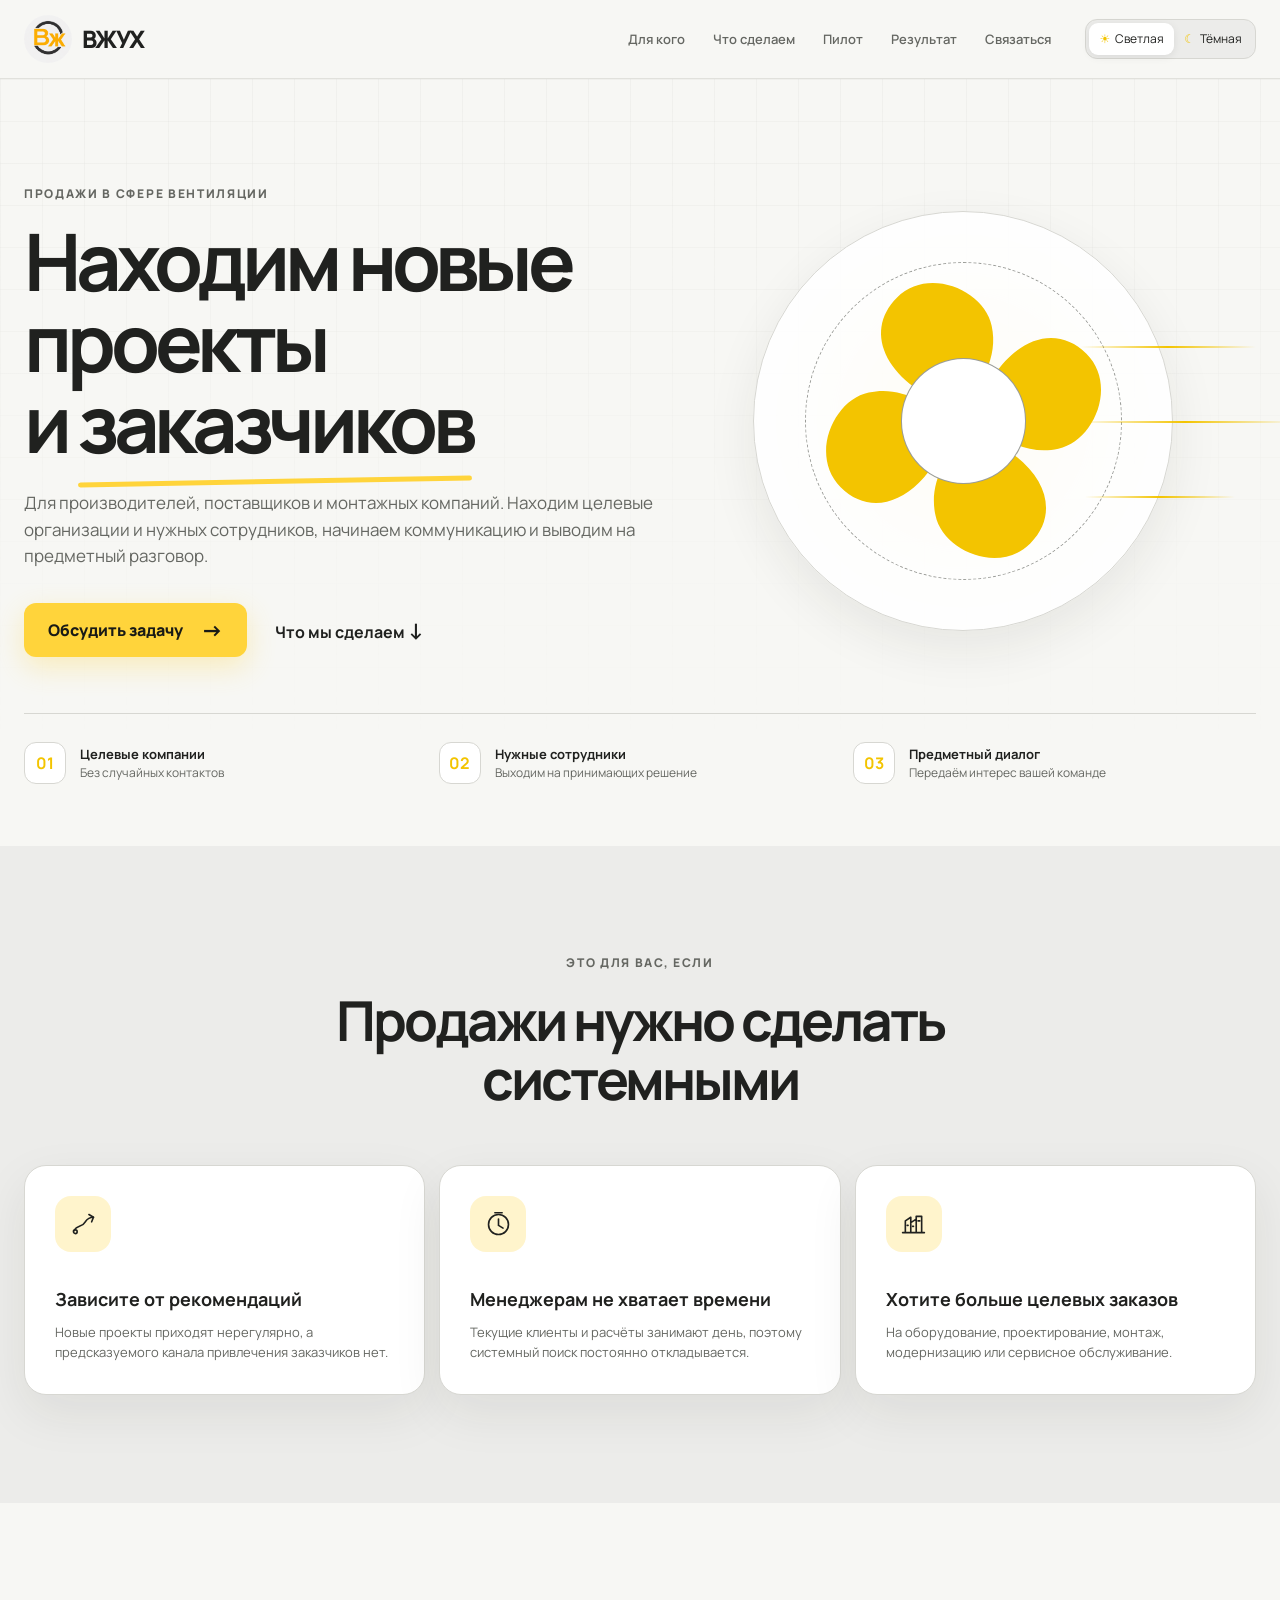
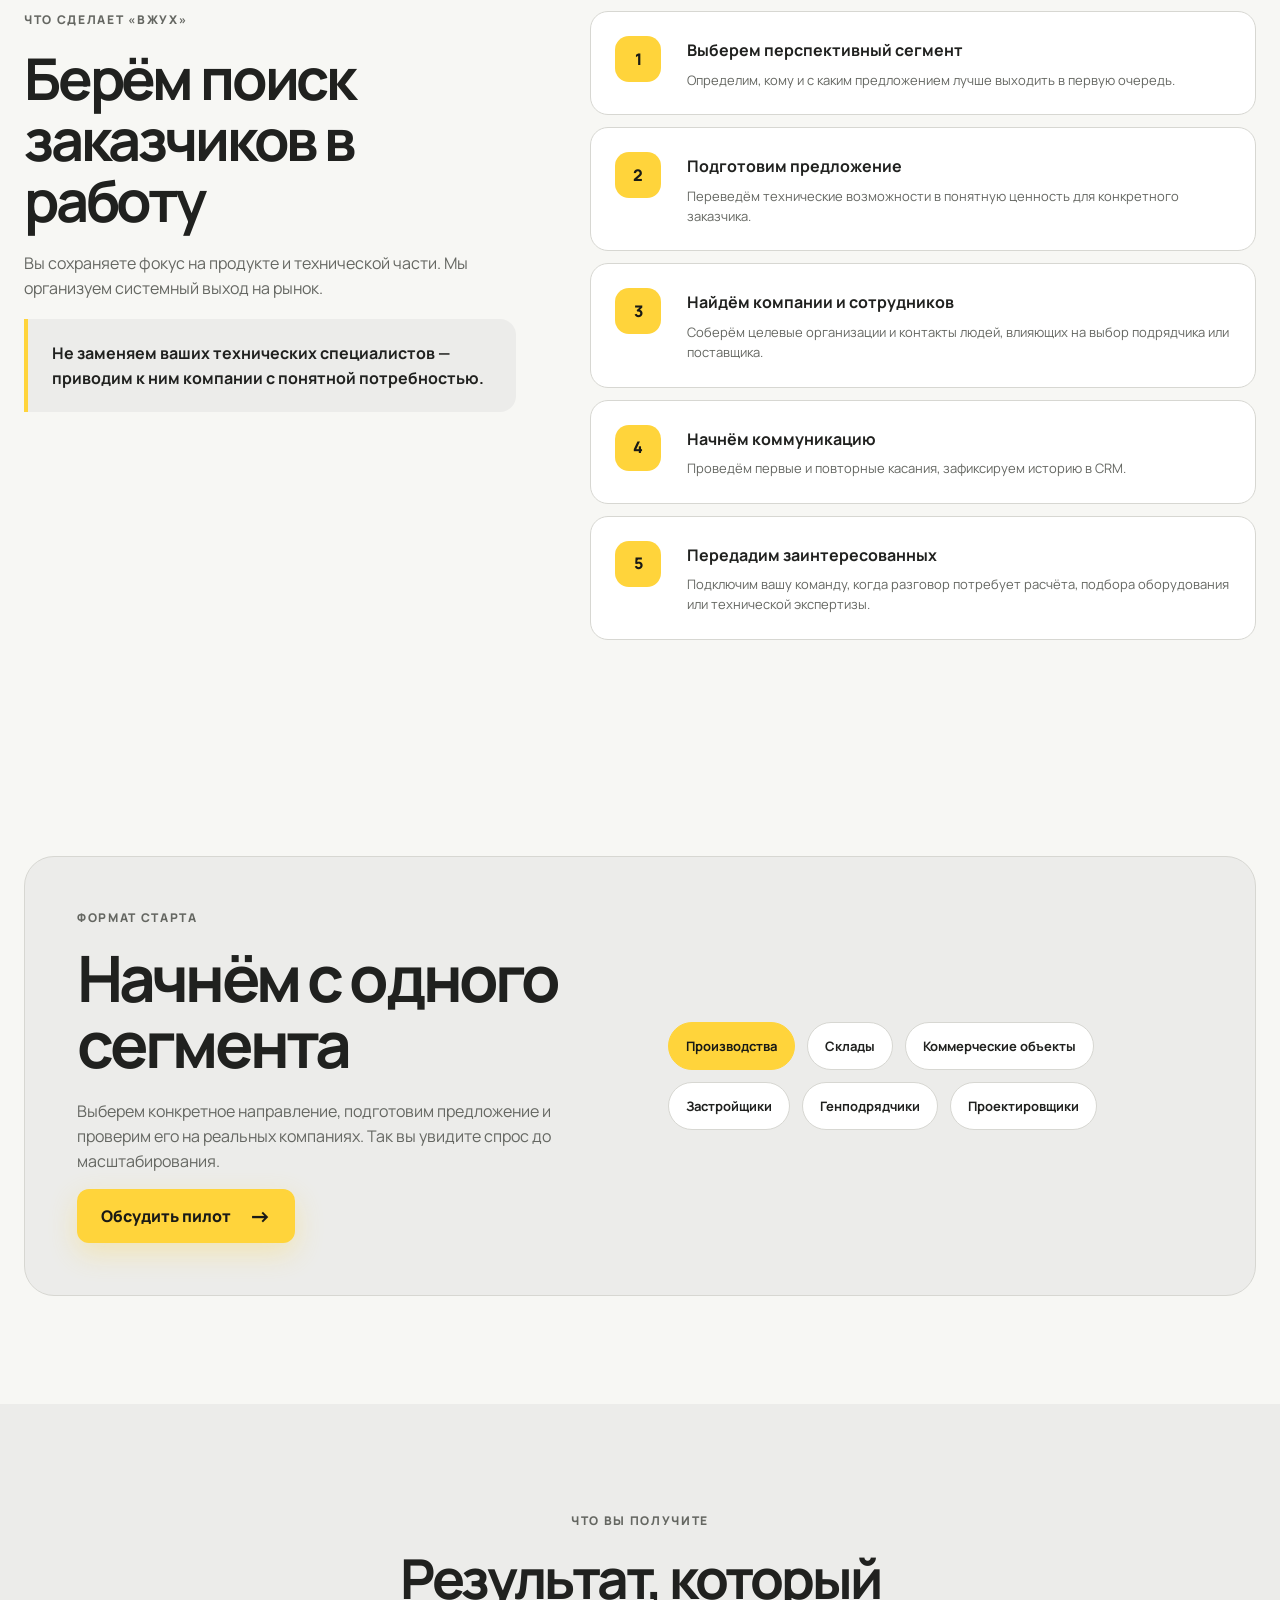
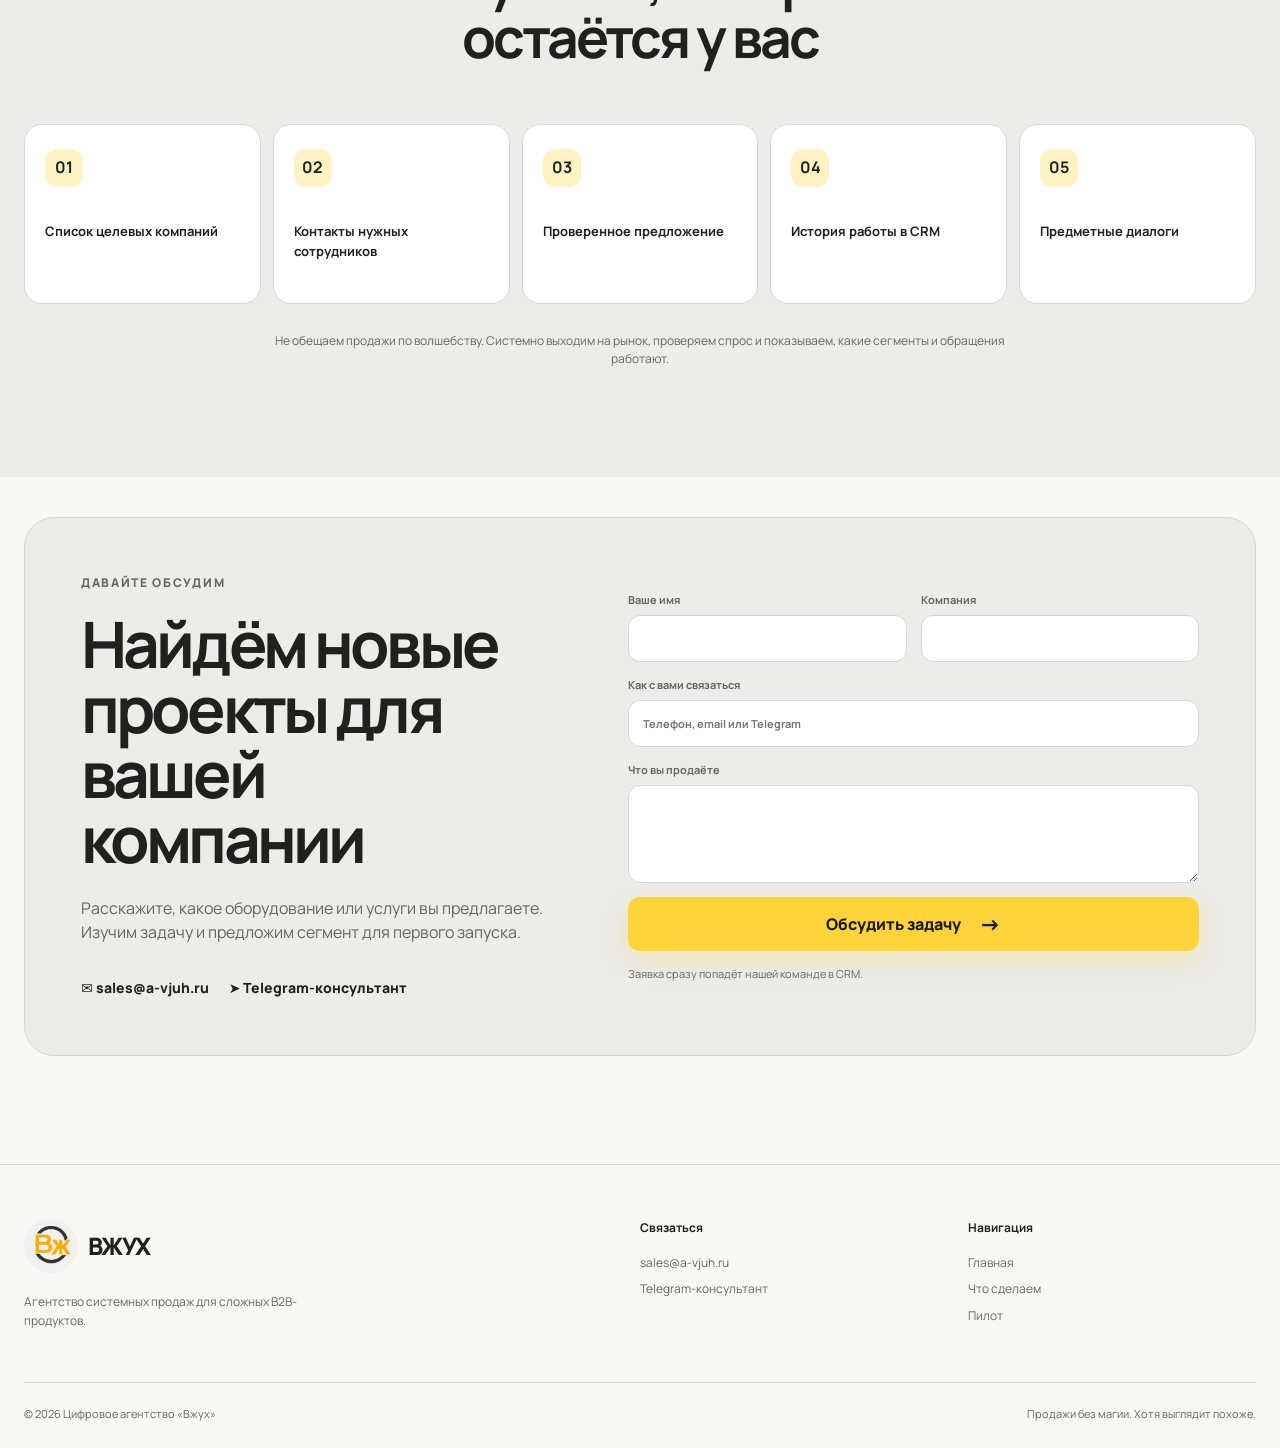
==== industries/ventilation/index.html @ d8105395 "feat: add ventilation industry landing page" ====
<!doctype html>
<html lang="ru" data-theme="light">
<head>
  <meta charset="UTF-8">
  <meta name="viewport" content="width=device-width, initial-scale=1.0">
  <meta name="description" content="Помогаем производителям, поставщикам и монтажным компаниям в сфере вентиляции находить новых заказчиков и выходить на предметные переговоры.">
  <meta name="robots" content="index, follow, max-image-preview:large">
  <meta name="theme-color" content="#f7f7f4">
  <link rel="icon" type="image/png" href="/assets/logo-vjuh.png">
  <link rel="canonical" href="https://a-vjuh.ru/industries/ventilation/">
  <meta property="og:type" content="website"><meta property="og:locale" content="ru_RU">
  <meta property="og:url" content="https://a-vjuh.ru/industries/ventilation/"><meta property="og:site_name" content="Цифровое агентство «Вжух»">
  <meta property="og:title" content="Продажи для компаний в сфере вентиляции — «Вжух»">
  <meta property="og:description" content="Находим целевые компании и принимающих решение сотрудников, проверяем предложение и организуем предметные диалоги.">
  <meta property="og:image" content="https://a-vjuh.ru/assets/logo-vjuh.png">
  <title>Новые заказчики для компаний в сфере вентиляции — «Вжух»</title>
  <link rel="preconnect" href="https://fonts.googleapis.com">
  <link rel="preconnect" href="https://fonts.gstatic.com" crossorigin>
  <link href="https://fonts.googleapis.com/css2?family=Manrope:wght@400;500;600;700;800&display=swap" rel="stylesheet">
  <link rel="stylesheet" href="../../styles.css">
  <link rel="stylesheet" href="../../logo.css">
  <link rel="stylesheet" href="../../industry.css">
  <style>.form-honeypot{position:absolute!important;left:-9999px!important;width:1px!important;height:1px!important;opacity:0!important}.form-success{color:#24843b}.form-error{color:#c53b32}.button:disabled{cursor:wait;opacity:.72;transform:none}</style>
  <script>document.documentElement.dataset.theme=localStorage.getItem('vjuh-theme')||'light';</script>
</head>
<body>
  <a class="skip-link" href="#main">К содержанию</a>
  <header class="site-header">
    <div class="container header-inner">
      <a class="logo logo-brand" href="/" aria-label="Вжух — на главную"><img src="../../assets/logo-vjuh.png" alt="" width="48" height="48"><span>ВЖУХ</span></a>
      <nav class="desktop-nav" aria-label="Навигация по странице"><a href="#fit">Для кого</a><a href="#work">Что сделаем</a><a href="#pilot">Пилот</a><a href="#result">Результат</a><a href="#contacts">Связаться</a></nav>
      <div class="header-actions">
        <div class="theme-switch" role="group" aria-label="Цветовая тема">
          <button type="button" data-set-theme="light" aria-pressed="true"><span>☀</span><span class="theme-label">Светлая</span></button>
          <button type="button" data-set-theme="dark" aria-pressed="false"><span>☾</span><span class="theme-label">Тёмная</span></button>
        </div>
        <button class="menu-toggle" type="button" aria-expanded="false" aria-controls="mobile-nav" aria-label="Открыть меню"><span></span><span></span></button>
      </div>
    </div>
    <nav class="mobile-nav" id="mobile-nav" aria-label="Мобильная навигация" hidden><a href="#fit">Для кого</a><a href="#work">Что сделаем</a><a href="#pilot">Пилот</a><a href="#result">Результат</a><a href="#contacts">Связаться</a></nav>
  </header>

  <main id="main">
    <section class="industry-hero" id="top">
      <div class="hero-grid" aria-hidden="true"></div>
      <div class="container hero-inner">
        <div class="hero-copy reveal">
          <p class="eyebrow">Продажи в сфере вентиляции</p>
          <h1>Находим новые проекты<br>и <span>заказчиков</span></h1>
          <p class="hero-text">Для производителей, поставщиков и монтажных компаний. Находим целевые организации и нужных сотрудников, начинаем коммуникацию и выводим на предметный разговор.</p>
          <div class="hero-buttons"><a class="button button-primary" href="#contacts">Обсудить задачу <span>→</span></a><a class="text-link" href="#work">Что мы сделаем <span>↓</span></a></div>
        </div>
        <div class="industry-visual reveal" aria-hidden="true">
          <div class="fan-mark">
            <svg viewBox="0 0 100 100"><g fill="currentColor"><path d="M49 47C28 40 21 25 31 15c9-9 25-2 27 8 2 9-3 17-9 24Z"/><path d="M53 49c7-21 22-28 32-18 9 9 2 25-8 27-9 2-17-3-24-9Z"/><path d="M51 53c21 7 28 22 18 32-9 9-25 2-27-8-2-9 3-17 9-24Z"/><path d="M47 51c-7 21-22 28-32 18-9-9-2-25 8-27 9-2 17 3 24 9Z"/></g><circle cx="50" cy="50" r="7" fill="var(--surface)" stroke="currentColor" stroke-width="2"/></svg>
            <i class="air-line"></i><i class="air-line"></i><i class="air-line"></i>
          </div>
        </div>
      </div>
      <div class="container proof-strip industry-proof reveal"><div><b>01</b><span><strong>Целевые компании</strong>Без случайных контактов</span></div><div><b>02</b><span><strong>Нужные сотрудники</strong>Выходим на принимающих решение</span></div><div><b>03</b><span><strong>Предметный диалог</strong>Передаём интерес вашей команде</span></div></div>
    </section>

    <section class="section section-tinted" id="fit">
      <div class="container">
        <div class="section-heading reveal"><p class="eyebrow">Это для вас, если</p><h2>Продажи нужно сделать<br>системными</h2></div>
        <div class="recognition-grid">
          <article class="recognition-card reveal"><span class="thematic-icon"><svg viewBox="0 0 32 32"><path d="M5 23c5-8 9-3 13-10 2-3 5-5 9-5"/><path d="m22 5 5 3-2 5"/><circle cx="7" cy="24" r="2"/></svg></span><h3>Зависите от рекомендаций</h3><p>Новые проекты приходят нерегулярно, а предсказуемого канала привлечения заказчиков нет.</p></article>
          <article class="recognition-card reveal"><span class="thematic-icon"><svg viewBox="0 0 32 32"><circle cx="16" cy="16" r="11"/><path d="M16 10v7l5 3"/><path d="M12 3h8"/></svg></span><h3>Менеджерам не хватает времени</h3><p>Текущие клиенты и расчёты занимают день, поэтому системный поиск постоянно откладывается.</p></article>
          <article class="recognition-card reveal"><span class="thematic-icon"><svg viewBox="0 0 32 32"><path d="M4 25h24M7 25V12l6-4v17M13 25V14l6-4v15M19 25V7h6v18"/><path d="M9 17h1M15 18h1M21 12h2"/></svg></span><h3>Хотите больше целевых заказов</h3><p>На оборудование, проектирование, монтаж, модернизацию или сервисное обслуживание.</p></article>
        </div>
      </div>
    </section>

    <section class="section" id="work">
      <div class="container work-panel">
        <div class="work-copy reveal"><p class="eyebrow">Что сделает «Вжух»</p><h2>Берём поиск заказчиков в работу</h2><p>Вы сохраняете фокус на продукте и технической части. Мы организуем системный выход на рынок.</p><div class="handoff-note">Не заменяем ваших технических специалистов — приводим к ним компании с понятной потребностью.</div></div>
        <div class="work-list">
          <article class="work-step reveal"><span>1</span><div><h3>Выберем перспективный сегмент</h3><p>Определим, кому и с каким предложением лучше выходить в первую очередь.</p></div></article>
          <article class="work-step reveal"><span>2</span><div><h3>Подготовим предложение</h3><p>Переведём технические возможности в понятную ценность для конкретного заказчика.</p></div></article>
          <article class="work-step reveal"><span>3</span><div><h3>Найдём компании и сотрудников</h3><p>Соберём целевые организации и контакты людей, влияющих на выбор подрядчика или поставщика.</p></div></article>
          <article class="work-step reveal"><span>4</span><div><h3>Начнём коммуникацию</h3><p>Проведём первые и повторные касания, зафиксируем историю в CRM.</p></div></article>
          <article class="work-step reveal"><span>5</span><div><h3>Передадим заинтересованных</h3><p>Подключим вашу команду, когда разговор потребует расчёта, подбора оборудования или технической экспертизы.</p></div></article>
        </div>
      </div>
    </section>

    <section class="section" id="pilot">
      <div class="container"><div class="industry-pilot reveal"><div><p class="eyebrow">Формат старта</p><h2>Начнём с одного сегмента</h2><p>Выберем конкретное направление, подготовим предложение и проверим его на реальных компаниях. Так вы увидите спрос до масштабирования.</p><a class="button button-primary" href="#contacts">Обсудить пилот <span>→</span></a></div><div class="segment-cloud" aria-label="Примеры сегментов"><span>Производства</span><span>Склады</span><span>Коммерческие объекты</span><span>Застройщики</span><span>Генподрядчики</span><span>Проектировщики</span></div></div></div>
    </section>

    <section class="section section-tinted" id="result">
      <div class="container"><div class="section-heading reveal"><p class="eyebrow">Что вы получите</p><h2>Результат, который<br>остаётся у вас</h2></div><div class="result-grid"><article class="result-card reveal"><b>01</b><p>Список целевых компаний</p></article><article class="result-card reveal"><b>02</b><p>Контакты нужных сотрудников</p></article><article class="result-card reveal"><b>03</b><p>Проверенное предложение</p></article><article class="result-card reveal"><b>04</b><p>История работы в CRM</p></article><article class="result-card reveal"><b>05</b><p>Предметные диалоги</p></article></div><p class="result-disclaimer reveal">Не обещаем продажи по волшебству. Системно выходим на рынок, проверяем спрос и показываем, какие сегменты и обращения работают.</p></div>
    </section>

    <section class="section contact-section" id="contacts">
      <div class="container"><div class="contact-panel reveal"><div class="contact-copy"><p class="eyebrow">Давайте обсудим</p><h2>Найдём новые проекты для вашей компании</h2><p>Расскажите, какое оборудование или услуги вы предлагаете. Изучим задачу и предложим сегмент для первого запуска.</p><div class="direct-contacts"><a href="mailto:sales@a-vjuh.ru">✉ sales@a-vjuh.ru</a><a href="https://t.me/vzjuh_bot" target="_blank" rel="noopener">➤ Telegram-консультант</a></div></div><form id="contact-form"><input class="form-honeypot" name="website" tabindex="-1" autocomplete="off" aria-hidden="true"><input type="hidden" name="source" value="Лендинг: вентиляция"><div class="form-row"><label>Ваше имя<input name="name" autocomplete="name" required></label><label>Компания<input name="company" autocomplete="organization"></label></div><label>Как с вами связаться<input name="contact" autocomplete="email" placeholder="Телефон, email или Telegram" required></label><label>Что вы продаёте<textarea name="message" rows="4" required></textarea></label><button class="button button-primary" type="submit">Обсудить задачу <span>→</span></button><p class="form-note" id="form-status" role="status" aria-live="polite">Заявка сразу попадёт нашей команде в CRM.</p></form></div></div>
    </section>
  </main>

  <footer><div class="container footer-inner"><div><a class="logo logo-brand" href="/"><img src="../../assets/logo-vjuh.png" alt="" width="54" height="54"><span>ВЖУХ</span></a><p>Агентство системных продаж для сложных B2B-продуктов.</p></div><div><b>Связаться</b><a href="mailto:sales@a-vjuh.ru">sales@a-vjuh.ru</a><a href="https://t.me/vzjuh_bot" target="_blank" rel="noopener">Telegram-консультант</a></div><div><b>Навигация</b><a href="/">Главная</a><a href="#work">Что сделаем</a><a href="#pilot">Пилот</a></div></div><div class="container copyright"><span>© 2026 Цифровое агентство «Вжух»</span><span>Продажи без магии. Хотя выглядит похоже.</span></div></footer>
  <script src="../../script.js"></script>
</body>
</html>
---- styles.css ----
:root{--bg:#f7f7f4;--surface:#fff;--surface-2:#ececea;--surface-3:#e3e3df;--text:#20211f;--muted:#656762;--line:#d7d7d2;--accent:#ffd43b;--accent-strong:#f3c400;--header:rgba(247,247,244,.82);--shadow:0 18px 50px rgba(32,33,31,.08);--radius:22px;--max:1240px;color-scheme:light}
html[data-theme="dark"]{--bg:#171816;--surface:#20211f;--surface-2:#292a27;--surface-3:#31322e;--text:#f2f1eb;--muted:#aaaBA5;--line:#3b3c37;--accent:#ffd43b;--accent-strong:#e9c100;--header:rgba(23,24,22,.84);--shadow:0 22px 60px rgba(0,0,0,.2);color-scheme:dark}
*{box-sizing:border-box}html{scroll-behavior:smooth;scroll-padding-top:92px}body{margin:0;background:var(--bg);color:var(--text);font-family:Manrope,system-ui,sans-serif;line-height:1.55;transition:background .3s,color .3s}a{color:inherit;text-decoration:none}button,input,textarea{font:inherit}button{color:inherit}.container{width:min(calc(100% - 48px),var(--max));margin-inline:auto}.skip-link{position:fixed;left:16px;top:-100px;z-index:99;background:var(--accent);color:#181914;padding:10px 16px;border-radius:10px}.skip-link:focus{top:16px}.site-header{position:sticky;top:0;z-index:30;background:var(--header);border-bottom:1px solid color-mix(in srgb,var(--line),transparent 30%);backdrop-filter:blur(18px)}.header-inner{height:78px;display:flex;align-items:center;gap:34px}.logo{font-size:24px;font-weight:800;letter-spacing:-.06em}.logo span{color:var(--accent-strong);font-size:.8em}.desktop-nav{margin-left:auto;display:flex;gap:28px}.desktop-nav a,.mobile-nav a{font-size:13px;font-weight:600;color:var(--muted);transition:color .2s}.desktop-nav a:hover{color:var(--text)}.header-actions{display:flex;align-items:center;gap:12px}.theme-switch{display:flex;padding:3px;background:var(--surface-2);border:1px solid var(--line);border-radius:12px}.theme-switch button{border:0;background:transparent;border-radius:9px;padding:7px 10px;font-size:12px;cursor:pointer}.theme-switch button[aria-pressed="true"]{background:var(--surface);box-shadow:0 2px 8px rgba(0,0,0,.08)}.theme-switch button span:first-child{color:var(--accent-strong);margin-right:5px}.menu-toggle{display:none;width:42px;height:42px;border:1px solid var(--line);background:var(--surface);border-radius:12px}.menu-toggle span{display:block;width:18px;height:1px;background:var(--text);margin:5px auto}.mobile-nav{padding:4px 24px 20px;display:grid;gap:14px}.mobile-nav[hidden]{display:none}.hero{position:relative;overflow:hidden;padding:100px 0 42px;min-height:760px}.hero-grid{position:absolute;inset:0;background-image:linear-gradient(to right,color-mix(in srgb,var(--line),transparent 64%) 1px,transparent 1px),linear-gradient(to bottom,color-mix(in srgb,var(--line),transparent 64%) 1px,transparent 1px);background-size:42px 42px;mask-image:linear-gradient(to bottom,#000 0%,transparent 88%);opacity:.6}.hero-inner{position:relative;display:grid;grid-template-columns:1.05fr .95fr;align-items:center;min-height:520px}.hero-copy{position:relative;z-index:2}.eyebrow{text-transform:uppercase;letter-spacing:.14em;font-size:12px;font-weight:800;color:var(--muted);margin:0 0 18px}.hero h1{font-size:clamp(48px,6.5vw,90px);line-height:1.02;letter-spacing:-.065em;margin:0 0 26px;max-width:850px}.hero h1 span,.pilot-panel h2 span{position:relative}.hero h1 span:after{content:"";position:absolute;left:0;right:0;bottom:-7px;height:5px;background:var(--accent);border-radius:99px;transform:rotate(-1deg)}.hero-text{font-size:17px;max-width:640px;color:var(--muted);margin:0 0 34px}.hero-buttons{display:flex;align-items:center;gap:28px}.button{display:inline-flex;align-items:center;justify-content:center;gap:18px;min-height:54px;padding:0 24px;border:0;border-radius:12px;font-weight:800;cursor:pointer}.button-primary{background:var(--accent);color:#191a16;box-shadow:0 10px 28px color-mix(in srgb,var(--accent),transparent 70%)}.button-primary:hover{background:var(--accent-strong);transform:translateY(-2px)}.button span,.text-link span{font-size:22px}.text-link{font-weight:700}.growth-map{position:relative;height:480px;filter:drop-shadow(0 20px 50px color-mix(in srgb,var(--accent),transparent 82%))}.growth-map:before{content:"";position:absolute;width:300px;height:300px;border-radius:50%;left:35%;top:36%;background:radial-gradient(circle,color-mix(in srgb,var(--accent),transparent 65%),transparent 68%);filter:blur(22px)}.growth-map svg{width:100%;height:100%;overflow:visible}.path-muted{fill:none;stroke:var(--line);stroke-width:2;stroke-dasharray:4 7}.path-main{fill:none;stroke:var(--accent-strong);stroke-width:3}.nodes circle{fill:var(--surface);stroke:var(--accent-strong);stroke-width:3}.arrow{fill:none;stroke:var(--accent-strong);stroke-width:3}.orbit{position:absolute;border:1px solid color-mix(in srgb,var(--line),transparent 25%);border-radius:50%;left:40%;top:54%;translate:-50% -50%}.orbit-1{width:85px;height:85px}.orbit-2{width:145px;height:145px}.pulse{position:absolute;width:22px;height:22px;background:var(--accent);border-radius:50%;left:40%;top:54%;translate:-50% -50%;box-shadow:0 0 0 10px color-mix(in srgb,var(--accent),transparent 84%)}.proof-strip{position:relative;display:grid;grid-template-columns:repeat(3,1fr);gap:12px}.proof-strip>div{display:flex;align-items:center;gap:14px}.proof-strip b{display:grid;place-items:center;width:42px;height:42px;border:1px solid var(--line);background:var(--surface);border-radius:12px;color:var(--accent-strong)}.proof-strip span{display:grid;color:var(--muted);font-size:12px}.proof-strip strong{color:var(--text);font-size:13px}.section{padding:108px 0}.section-tinted{background:var(--surface-2)}.section-heading{text-align:center;max-width:760px;margin:0 auto 56px}.section-heading h2{font-size:clamp(36px,4.3vw,58px);letter-spacing:-.055em;line-height:1.08;margin:0 0 18px}.section-heading p:last-child{color:var(--muted);margin:0}.card-grid{display:grid;gap:14px}.services-grid{grid-template-columns:repeat(5,1fr)}.card{min-height:310px;padding:28px 24px;border:1px solid var(--line);background:var(--surface);border-radius:var(--radius);box-shadow:var(--shadow);transition:transform .25s,border-color .25s}.card:hover{transform:translateY(-7px);border-color:var(--accent-strong)}.card-accent{background:var(--surface-2)}.card-icon{display:grid;place-items:center;width:52px;height:52px;border-radius:15px;background:color-mix(in srgb,var(--accent),transparent 75%);color:var(--text);font-size:24px;font-weight:800;margin-bottom:44px}.card h3,.fit-card h3{font-size:17px;line-height:1.3;margin:0 0 12px}.card p,.fit-card p,.team-card p{font-size:13px;color:var(--muted);margin:0}.fit-grid{display:grid;grid-template-columns:repeat(4,1fr);gap:14px}.fit-card{min-height:240px;padding:28px;background:var(--bg);border:1px solid var(--line);border-radius:var(--radius)}.fit-card b{display:block;color:var(--accent-strong);font-size:14px;margin-bottom:66px}.process-list{list-style:none;padding:0;margin:0;display:grid;grid-template-columns:repeat(6,1fr);position:relative}.process-list:before{content:"";position:absolute;top:23px;left:5%;right:5%;border-top:1px dashed var(--muted)}.process-list li{position:relative;text-align:center;padding:0 10px}.process-list li>span{position:relative;z-index:1;display:grid;place-items:center;width:46px;height:46px;border-radius:50%;margin:0 auto 25px;background:var(--accent);color:#171816;font-weight:800;box-shadow:0 0 0 8px var(--bg)}.process-list div{padding:22px 12px;min-height:180px;background:var(--surface);border:1px solid var(--line);border-radius:18px}.process-list h3{font-size:14px;margin:0 0 12px}.process-list p{font-size:12px;color:var(--muted);margin:0}.pilot-panel{display:grid;grid-template-columns:1.15fr .9fr 1fr;gap:40px;padding:48px;background:var(--surface-2);border:1px solid var(--line);border-radius:30px}.pilot-panel h2{font-size:clamp(42px,5vw,70px);letter-spacing:-.06em;line-height:1.03;margin:0 0 20px}.pilot-panel>div>p:not(.eyebrow){color:var(--muted);max-width:460px}.pilot-panel ul{list-style:none;padding:10px 0;margin:0;display:grid;gap:20px}.pilot-panel li{display:flex;gap:12px}.pilot-panel li i{display:grid;place-items:center;flex:0 0 28px;height:28px;border-radius:50%;background:var(--accent);color:#171816;font-style:normal;font-weight:800}.pilot-panel li span{display:grid;color:var(--muted);font-size:12px}.pilot-panel li strong{color:var(--text);font-size:13px}.pilot-result{background:var(--surface);border:1px dashed var(--muted);border-radius:20px;padding:28px}.pilot-result h3{font-size:15px;margin:0 0 24px}.pilot-result p{position:relative;padding-left:23px;font-size:12px!important;margin:14px 0!important}.pilot-result p:before{content:"✓";position:absolute;left:0;color:var(--accent-strong);font-weight:800}.team-grid{display:grid;grid-template-columns:repeat(4,1fr);gap:14px}.team-card{padding:28px;border:1px solid var(--line);border-radius:var(--radius);background:var(--surface)}.team-card>span{display:grid;place-items:center;width:58px;height:58px;border-radius:50%;background:var(--surface-2);border:1px solid var(--line);font-size:22px;font-weight:800;margin-bottom:30px}.team-card h3{font-size:22px;margin:0}.team-card b{display:block;color:var(--accent-strong);font-size:12px;margin:4px 0 14px}.contact-section{padding-top:40px}.contact-panel{display:grid;grid-template-columns:.9fr 1.1fr;gap:80px;padding:56px;background:var(--surface-2);border:1px solid var(--line);border-radius:30px}.contact-copy h2{font-size:clamp(40px,5vw,66px);line-height:1.02;letter-spacing:-.06em;margin:0 0 24px}.contact-copy>p:not(.eyebrow){color:var(--muted);max-width:470px}.direct-contacts{display:flex;flex-wrap:wrap;gap:20px;margin-top:32px}.direct-contacts a{font-weight:800;font-size:14px}.direct-contacts a:hover{color:var(--accent-strong)}form{display:grid;align-content:center;gap:14px}.form-row{display:grid;grid-template-columns:1fr 1fr;gap:14px}label{display:grid;gap:7px;font-size:11px;font-weight:700;color:var(--muted)}input,textarea{width:100%;border:1px solid var(--line);background:var(--surface);color:var(--text);border-radius:12px;padding:14px;outline:none}input:focus,textarea:focus{border-color:var(--accent-strong);box-shadow:0 0 0 3px color-mix(in srgb,var(--accent),transparent 75%)}textarea{resize:vertical}.form-note{font-size:11px;color:var(--muted);margin:0}footer{border-top:1px solid var(--line);padding:54px 0 26px}.footer-inner{display:grid;grid-template-columns:2fr 1fr 1fr;gap:40px}.footer-inner>div{display:grid;align-content:start;justify-items:start;gap:8px}.footer-inner p{color:var(--muted);font-size:12px;max-width:300px}.footer-inner b{font-size:12px;margin-bottom:8px}.footer-inner a:not(.logo){font-size:12px;color:var(--muted)}.copyright{display:flex;justify-content:space-between;border-top:1px solid var(--line);margin-top:40px;padding-top:22px;color:var(--muted);font-size:11px}.reveal{opacity:0;transform:translateY(18px);transition:opacity .65s ease,transform .65s ease}.reveal.visible{opacity:1;transform:none}@media(prefers-reduced-motion:reduce){html{scroll-behavior:auto}.reveal{opacity:1;transform:none;transition:none}.button-primary:hover{transform:none}}
@media(max-width:1050px){.desktop-nav{display:none}.menu-toggle{display:block}.hero-inner{grid-template-columns:1fr}.growth-map{position:absolute;right:-80px;top:30px;width:58%;opacity:.65}.hero-copy{max-width:760px}.services-grid{grid-template-columns:repeat(3,1fr)}.services-grid .card:nth-last-child(-n+2){grid-column:span 1}.process-list{grid-template-columns:repeat(3,1fr);gap:16px}.process-list:before{display:none}.pilot-panel{grid-template-columns:1fr 1fr}.pilot-result{grid-column:1/-1}.contact-panel{gap:40px}.team-grid{grid-template-columns:repeat(2,1fr)}}
@media(max-width:700px){.container{width:min(calc(100% - 28px),var(--max))}.header-inner{height:68px}.theme-label{display:none}.theme-switch button span:first-child{margin:0}.hero{padding:72px 0 30px;min-height:auto}.hero-inner{display:block;min-height:620px}.hero h1{font-size:clamp(43px,13vw,66px)}.hero-text{font-size:15px;max-width:90%}.growth-map{top:255px;right:-120px;width:110%;height:430px;opacity:.48}.hero-buttons{align-items:flex-start;flex-direction:column;gap:18px}.proof-strip{grid-template-columns:1fr;margin-top:30px}.proof-strip>div{background:color-mix(in srgb,var(--surface),transparent 18%);padding:10px;border-radius:14px;backdrop-filter:blur(8px)}.section{padding:76px 0}.section-heading{text-align:left;margin-bottom:36px}.section-heading h2{font-size:38px}.services-grid,.fit-grid,.team-grid{grid-template-columns:1fr}.card{min-height:auto}.card-icon{margin-bottom:30px}.fit-card{min-height:auto}.fit-card b{margin-bottom:34px}.process-list{display:flex;overflow-x:auto;scroll-snap-type:x mandatory;margin-right:-14px;padding-right:14px;gap:12px}.process-list li{flex:0 0 76%;scroll-snap-align:start;padding:0}.process-list li>span{margin-left:12px}.process-list div{text-align:left}.pilot-panel{grid-template-columns:1fr;padding:28px;gap:28px}.pilot-result{grid-column:auto}.contact-panel{grid-template-columns:1fr;padding:28px;gap:38px}.form-row{grid-template-columns:1fr}.direct-contacts{display:grid}.footer-inner{grid-template-columns:1fr 1fr}.footer-inner>div:first-child{grid-column:1/-1}.copyright{display:grid;gap:8px}.button{width:100%}}
---- logo.css ----
.logo-brand {
  display: inline-flex;
  align-items: center;
  gap: 10px;
  letter-spacing: -.05em;
}

.logo-brand img {
  display: block;
  width: 48px;
  height: 48px;
  object-fit: cover;
  border-radius: 50%;
}

.logo-brand span {
  color: var(--text);
  font-size: 1em;
}

.footer-inner .logo-brand img {
  width: 54px;
  height: 54px;
}
---- industry.css ----
.industry-hero{position:relative;overflow:hidden;padding:92px 0 62px;min-height:720px}.industry-hero .hero-inner{min-height:500px}.industry-hero h1{font-size:clamp(48px,6.2vw,86px);line-height:1.02;letter-spacing:-.065em;margin:0 0 26px;max-width:820px}.industry-hero h1 span{position:relative;white-space:nowrap}.industry-hero h1 span:after{content:"";position:absolute;left:0;right:0;bottom:-7px;height:5px;background:var(--accent);border-radius:99px;transform:rotate(-1deg)}.industry-visual{position:relative;height:470px;display:grid;place-items:center}.industry-visual:before{content:"";position:absolute;width:340px;height:340px;border-radius:50%;background:radial-gradient(circle,color-mix(in srgb,var(--accent),transparent 62%),transparent 69%);filter:blur(18px)}.fan-mark{position:relative;width:min(86%,420px);aspect-ratio:1;border:1px solid var(--line);border-radius:50%;background:color-mix(in srgb,var(--surface),transparent 12%);box-shadow:var(--shadow)}.fan-mark:before,.fan-mark:after{content:"";position:absolute;inset:12%;border:1px dashed color-mix(in srgb,var(--muted),transparent 35%);border-radius:50%}.fan-mark:after{inset:35%;border-style:solid;background:var(--surface)}.fan-mark svg{position:absolute;inset:8%;width:84%;height:84%;color:var(--accent-strong);animation:fan-turn 22s linear infinite}.fan-mark .air-line{position:absolute;height:2px;background:linear-gradient(90deg,transparent,var(--accent-strong),transparent);border-radius:99px}.fan-mark .air-line:nth-of-type(1){width:42%;right:-20%;top:32%}.fan-mark .air-line:nth-of-type(2){width:52%;right:-29%;top:50%}.fan-mark .air-line:nth-of-type(3){width:36%;right:-15%;top:68%}@keyframes fan-turn{to{transform:rotate(360deg)}}
.industry-proof{margin-top:42px;padding-top:28px;border-top:1px solid var(--line)}.recognition-grid{display:grid;grid-template-columns:repeat(3,1fr);gap:14px}.recognition-card{padding:30px;min-height:230px;background:var(--surface);border:1px solid var(--line);border-radius:var(--radius);box-shadow:var(--shadow)}.thematic-icon{display:grid;place-items:center;width:56px;height:56px;border-radius:16px;background:color-mix(in srgb,var(--accent),transparent 74%);color:var(--text);margin-bottom:36px}.thematic-icon svg{width:29px;height:29px;fill:none;stroke:currentColor;stroke-width:1.8;stroke-linecap:round;stroke-linejoin:round}.recognition-card h3{font-size:18px;line-height:1.3;margin:0 0 10px}.recognition-card p{font-size:13px;color:var(--muted);margin:0}
.work-panel{display:grid;grid-template-columns:.85fr 1.15fr;gap:74px;align-items:start}.work-copy{position:sticky;top:120px}.work-copy h2{font-size:clamp(38px,4.5vw,60px);line-height:1.06;letter-spacing:-.055em;margin:0 0 20px}.work-copy p{color:var(--muted)}.work-list{display:grid;gap:12px}.work-step{display:grid;grid-template-columns:52px 1fr;gap:20px;padding:24px;border:1px solid var(--line);border-radius:18px;background:var(--surface)}.work-step>span{display:grid;place-items:center;width:46px;height:46px;border-radius:14px;background:var(--accent);color:#191a16;font-weight:800}.work-step h3{font-size:16px;margin:2px 0 7px}.work-step p{font-size:13px;color:var(--muted);margin:0}.handoff-note{margin-top:18px;padding:22px 24px;border-left:4px solid var(--accent);background:var(--surface-2);border-radius:0 16px 16px 0;font-weight:700}
.industry-pilot{display:grid;grid-template-columns:1fr 1fr;gap:56px;padding:52px;background:var(--surface-2);border:1px solid var(--line);border-radius:30px}.industry-pilot h2{font-size:clamp(40px,5vw,68px);line-height:1.03;letter-spacing:-.06em;margin:0 0 22px}.industry-pilot p{color:var(--muted);max-width:560px}.segment-cloud{display:flex;flex-wrap:wrap;align-content:center;gap:12px}.segment-cloud span{padding:13px 17px;border:1px solid var(--line);border-radius:999px;background:var(--surface);font-size:13px;font-weight:700}.segment-cloud span:first-child{background:var(--accent);color:#191a16;border-color:var(--accent)}
.result-grid{display:grid;grid-template-columns:repeat(5,1fr);gap:12px}.result-card{padding:24px 20px;border:1px solid var(--line);border-radius:18px;background:var(--surface);min-height:180px}.result-card b{display:grid;place-items:center;width:38px;height:38px;border-radius:12px;background:color-mix(in srgb,var(--accent),transparent 70%);margin-bottom:34px}.result-card p{font-size:13px;font-weight:700;margin:0}.result-disclaimer{max-width:760px;margin:28px auto 0;text-align:center;color:var(--muted);font-size:12px}
@media(max-width:1050px){.industry-visual{position:absolute;right:-70px;top:50px;width:48%;opacity:.65}.result-grid{grid-template-columns:repeat(3,1fr)}.work-panel{gap:40px}}
@media(max-width:700px){.industry-hero{padding:70px 0 36px;min-height:auto}.industry-hero .hero-inner{display:block;min-height:670px}.industry-hero h1{font-size:clamp(42px,12vw,62px)}.industry-hero h1 span{white-space:normal}.industry-visual{top:330px;right:-100px;width:110%;height:390px;opacity:.44}.recognition-grid,.result-grid{grid-template-columns:1fr}.recognition-card,.result-card{min-height:auto}.thematic-icon{margin-bottom:28px}.work-panel{grid-template-columns:1fr}.work-copy{position:static}.industry-pilot{grid-template-columns:1fr;padding:28px;gap:28px}.segment-cloud{align-content:start}.result-card{display:grid;grid-template-columns:44px 1fr;align-items:center;gap:14px}.result-card b{margin:0}.contact-section{padding-top:20px}}
@media(prefers-reduced-motion:reduce){.fan-mark svg{animation:none}}
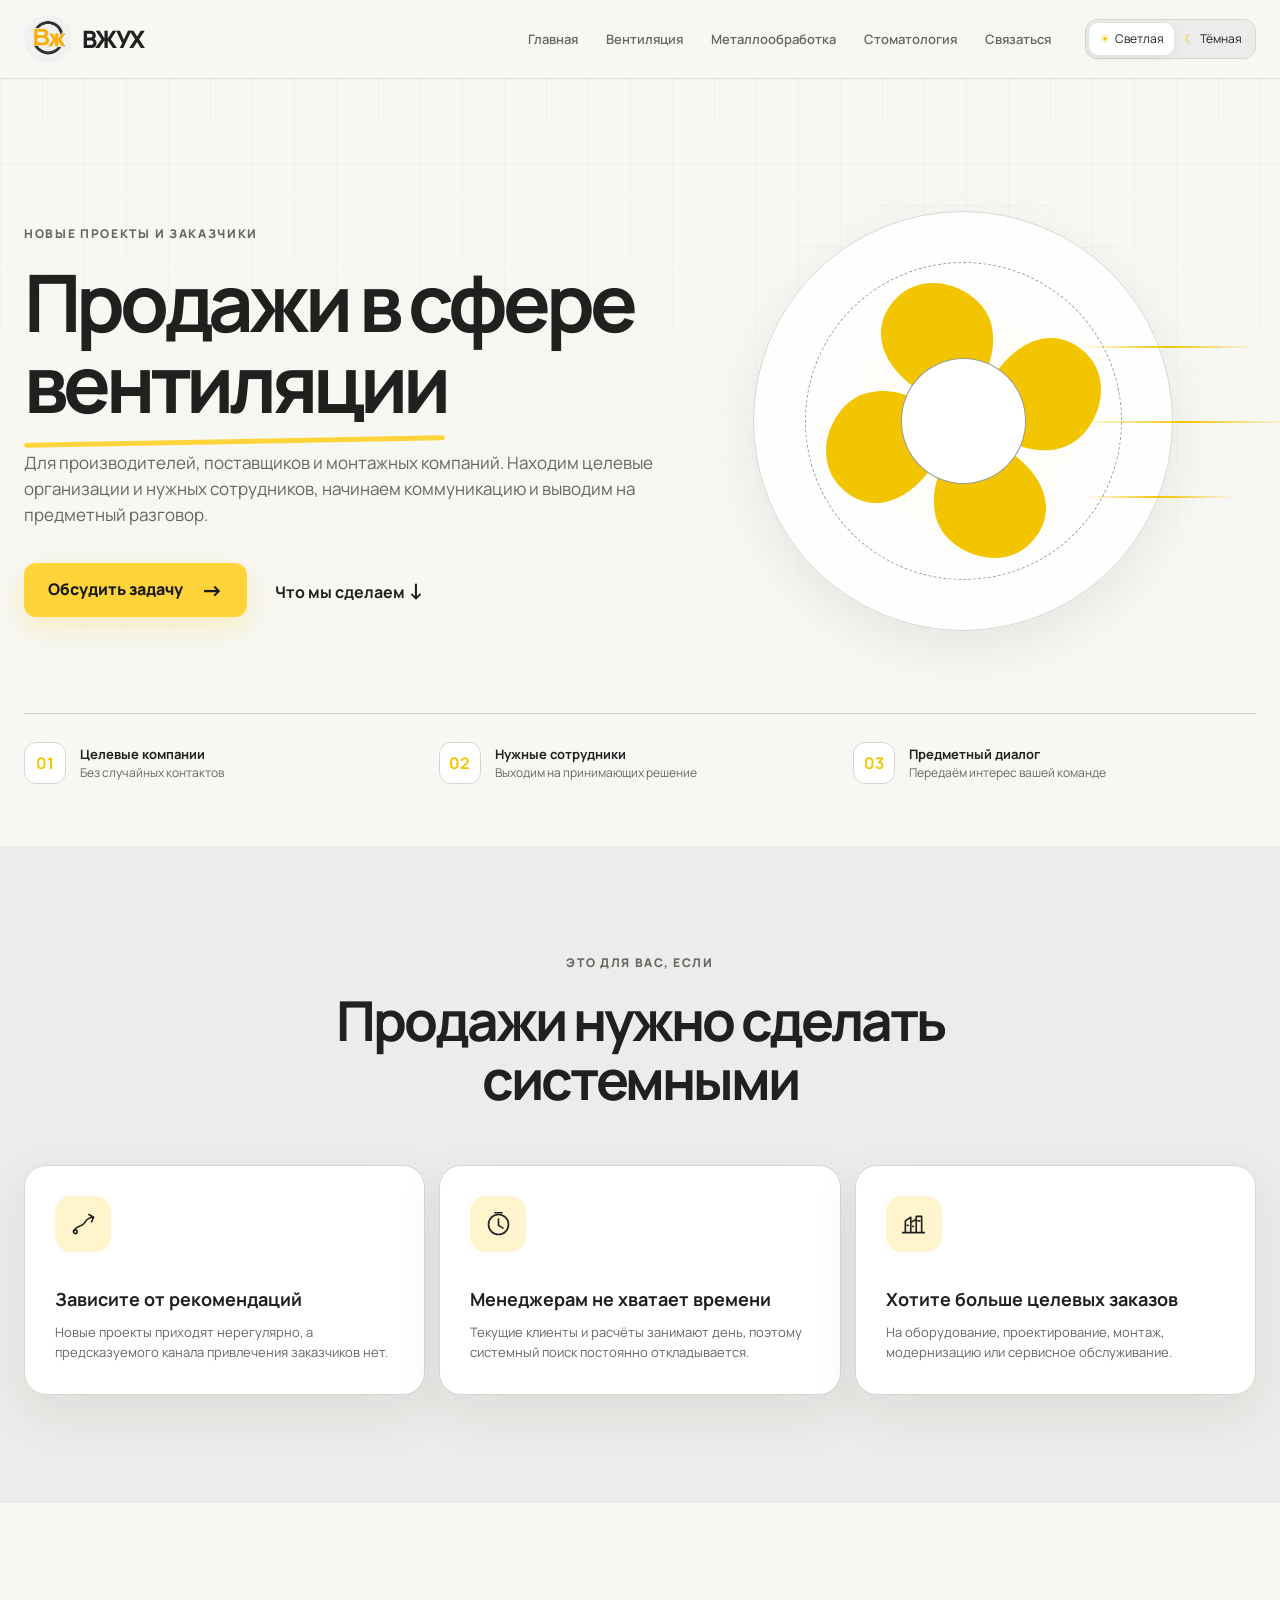
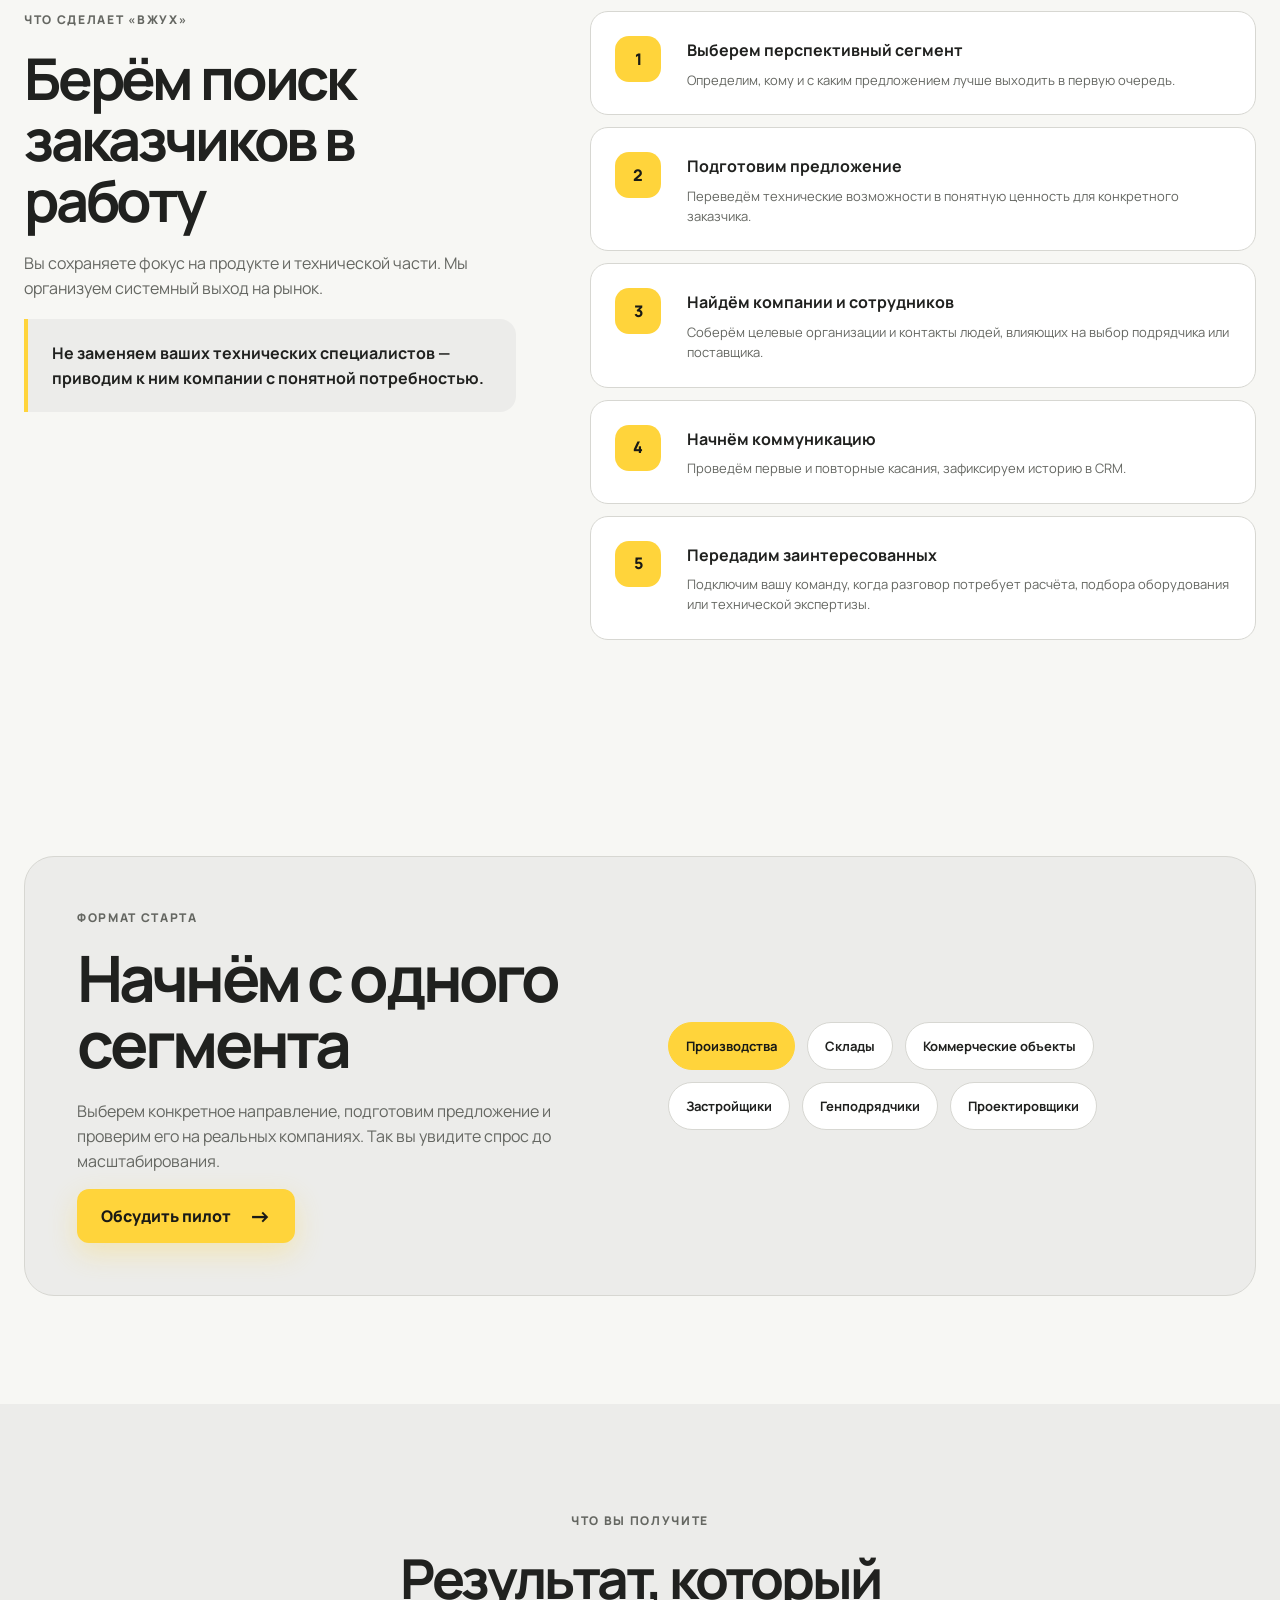
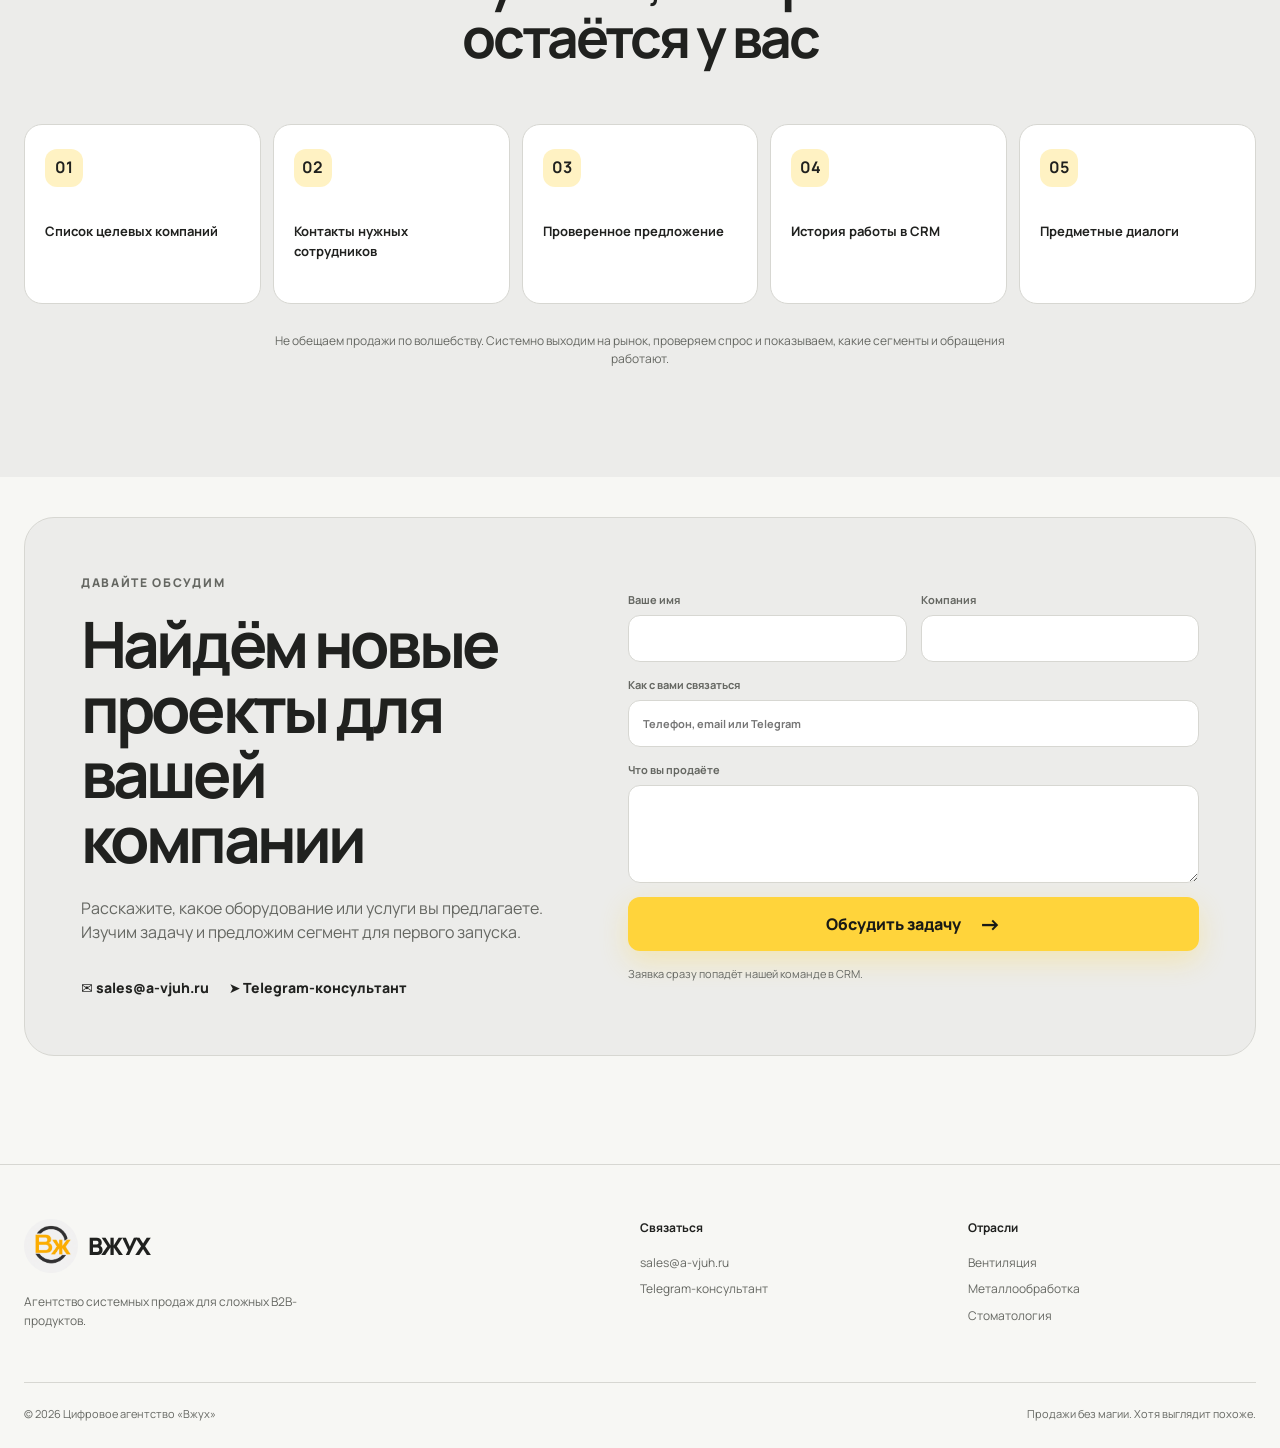
==== commit 01664ca8: "backup: preserve agency industry landing pages" ====
--- a/industries/ventilation/index.html
+++ b/industries/ventilation/index.html
@@ -28,7 +28,7 @@
   <header class="site-header">
     <div class="container header-inner">
       <a class="logo logo-brand" href="/" aria-label="Вжух — на главную"><img src="../../assets/logo-vjuh.png" alt="" width="48" height="48"><span>ВЖУХ</span></a>
-      <nav class="desktop-nav" aria-label="Навигация по странице"><a href="#fit">Для кого</a><a href="#work">Что сделаем</a><a href="#pilot">Пилот</a><a href="#result">Результат</a><a href="#contacts">Связаться</a></nav>
+      <nav class="desktop-nav" aria-label="Основная навигация"><a href="/">Главная</a><a href="/industries/ventilation/" aria-current="page">Вентиляция</a><a href="/industries/metalworking/">Металлообработка</a><a href="/industries/dentistry/">Стоматология</a><a href="#contacts">Связаться</a></nav>
       <div class="header-actions">
         <div class="theme-switch" role="group" aria-label="Цветовая тема">
           <button type="button" data-set-theme="light" aria-pressed="true"><span>☀</span><span class="theme-label">Светлая</span></button>
@@ -37,7 +37,7 @@
         <button class="menu-toggle" type="button" aria-expanded="false" aria-controls="mobile-nav" aria-label="Открыть меню"><span></span><span></span></button>
       </div>
     </div>
-    <nav class="mobile-nav" id="mobile-nav" aria-label="Мобильная навигация" hidden><a href="#fit">Для кого</a><a href="#work">Что сделаем</a><a href="#pilot">Пилот</a><a href="#result">Результат</a><a href="#contacts">Связаться</a></nav>
+    <nav class="mobile-nav" id="mobile-nav" aria-label="Мобильная навигация" hidden><a href="/">Главная</a><a href="/industries/ventilation/" aria-current="page">Вентиляция</a><a href="/industries/metalworking/">Металлообработка</a><a href="/industries/dentistry/">Стоматология</a><a href="#contacts">Связаться</a></nav>
   </header>
 
   <main id="main">
@@ -45,8 +45,8 @@
       <div class="hero-grid" aria-hidden="true"></div>
       <div class="container hero-inner">
         <div class="hero-copy reveal">
-          <p class="eyebrow">Продажи в сфере вентиляции</p>
-          <h1>Находим новые проекты<br>и <span>заказчиков</span></h1>
+          <p class="eyebrow">Новые проекты и заказчики</p>
+          <h1>Продажи в сфере<br><span>вентиляции</span></h1>
           <p class="hero-text">Для производителей, поставщиков и монтажных компаний. Находим целевые организации и нужных сотрудников, начинаем коммуникацию и выводим на предметный разговор.</p>
           <div class="hero-buttons"><a class="button button-primary" href="#contacts">Обсудить задачу <span>→</span></a><a class="text-link" href="#work">Что мы сделаем <span>↓</span></a></div>
         </div>
@@ -97,7 +97,7 @@
     </section>
   </main>
 
-  <footer><div class="container footer-inner"><div><a class="logo logo-brand" href="/"><img src="../../assets/logo-vjuh.png" alt="" width="54" height="54"><span>ВЖУХ</span></a><p>Агентство системных продаж для сложных B2B-продуктов.</p></div><div><b>Связаться</b><a href="mailto:sales@a-vjuh.ru">sales@a-vjuh.ru</a><a href="https://t.me/vzjuh_bot" target="_blank" rel="noopener">Telegram-консультант</a></div><div><b>Навигация</b><a href="/">Главная</a><a href="#work">Что сделаем</a><a href="#pilot">Пилот</a></div></div><div class="container copyright"><span>© 2026 Цифровое агентство «Вжух»</span><span>Продажи без магии. Хотя выглядит похоже.</span></div></footer>
+  <footer><div class="container footer-inner"><div><a class="logo logo-brand" href="/"><img src="../../assets/logo-vjuh.png" alt="" width="54" height="54"><span>ВЖУХ</span></a><p>Агентство системных продаж для сложных B2B-продуктов.</p></div><div><b>Связаться</b><a href="mailto:sales@a-vjuh.ru">sales@a-vjuh.ru</a><a href="https://t.me/vzjuh_bot" target="_blank" rel="noopener">Telegram-консультант</a></div><div><b>Отрасли</b><a href="/industries/ventilation/">Вентиляция</a><a href="/industries/metalworking/">Металлообработка</a><a href="/industries/dentistry/">Стоматология</a></div></div><div class="container copyright"><span>© 2026 Цифровое агентство «Вжух»</span><span>Продажи без магии. Хотя выглядит похоже.</span></div></footer>
   <script src="../../script.js"></script>
 </body>
 </html>
--- a/industry.css
+++ b/industry.css
@@ -6,3 +6,4 @@
 @media(max-width:1050px){.industry-visual{position:absolute;right:-70px;top:50px;width:48%;opacity:.65}.result-grid{grid-template-columns:repeat(3,1fr)}.work-panel{gap:40px}}
 @media(max-width:700px){.industry-hero{padding:70px 0 36px;min-height:auto}.industry-hero .hero-inner{display:block;min-height:670px}.industry-hero h1{font-size:clamp(42px,12vw,62px)}.industry-hero h1 span{white-space:normal}.industry-visual{top:330px;right:-100px;width:110%;height:390px;opacity:.44}.recognition-grid,.result-grid{grid-template-columns:1fr}.recognition-card,.result-card{min-height:auto}.thematic-icon{margin-bottom:28px}.work-panel{grid-template-columns:1fr}.work-copy{position:static}.industry-pilot{grid-template-columns:1fr;padding:28px;gap:28px}.segment-cloud{align-content:start}.result-card{display:grid;grid-template-columns:44px 1fr;align-items:center;gap:14px}.result-card b{margin:0}.contact-section{padding-top:20px}}
 @media(prefers-reduced-motion:reduce){.fan-mark svg{animation:none}}
+.industry-symbol svg{animation:none;inset:16%;width:68%;height:68%}
